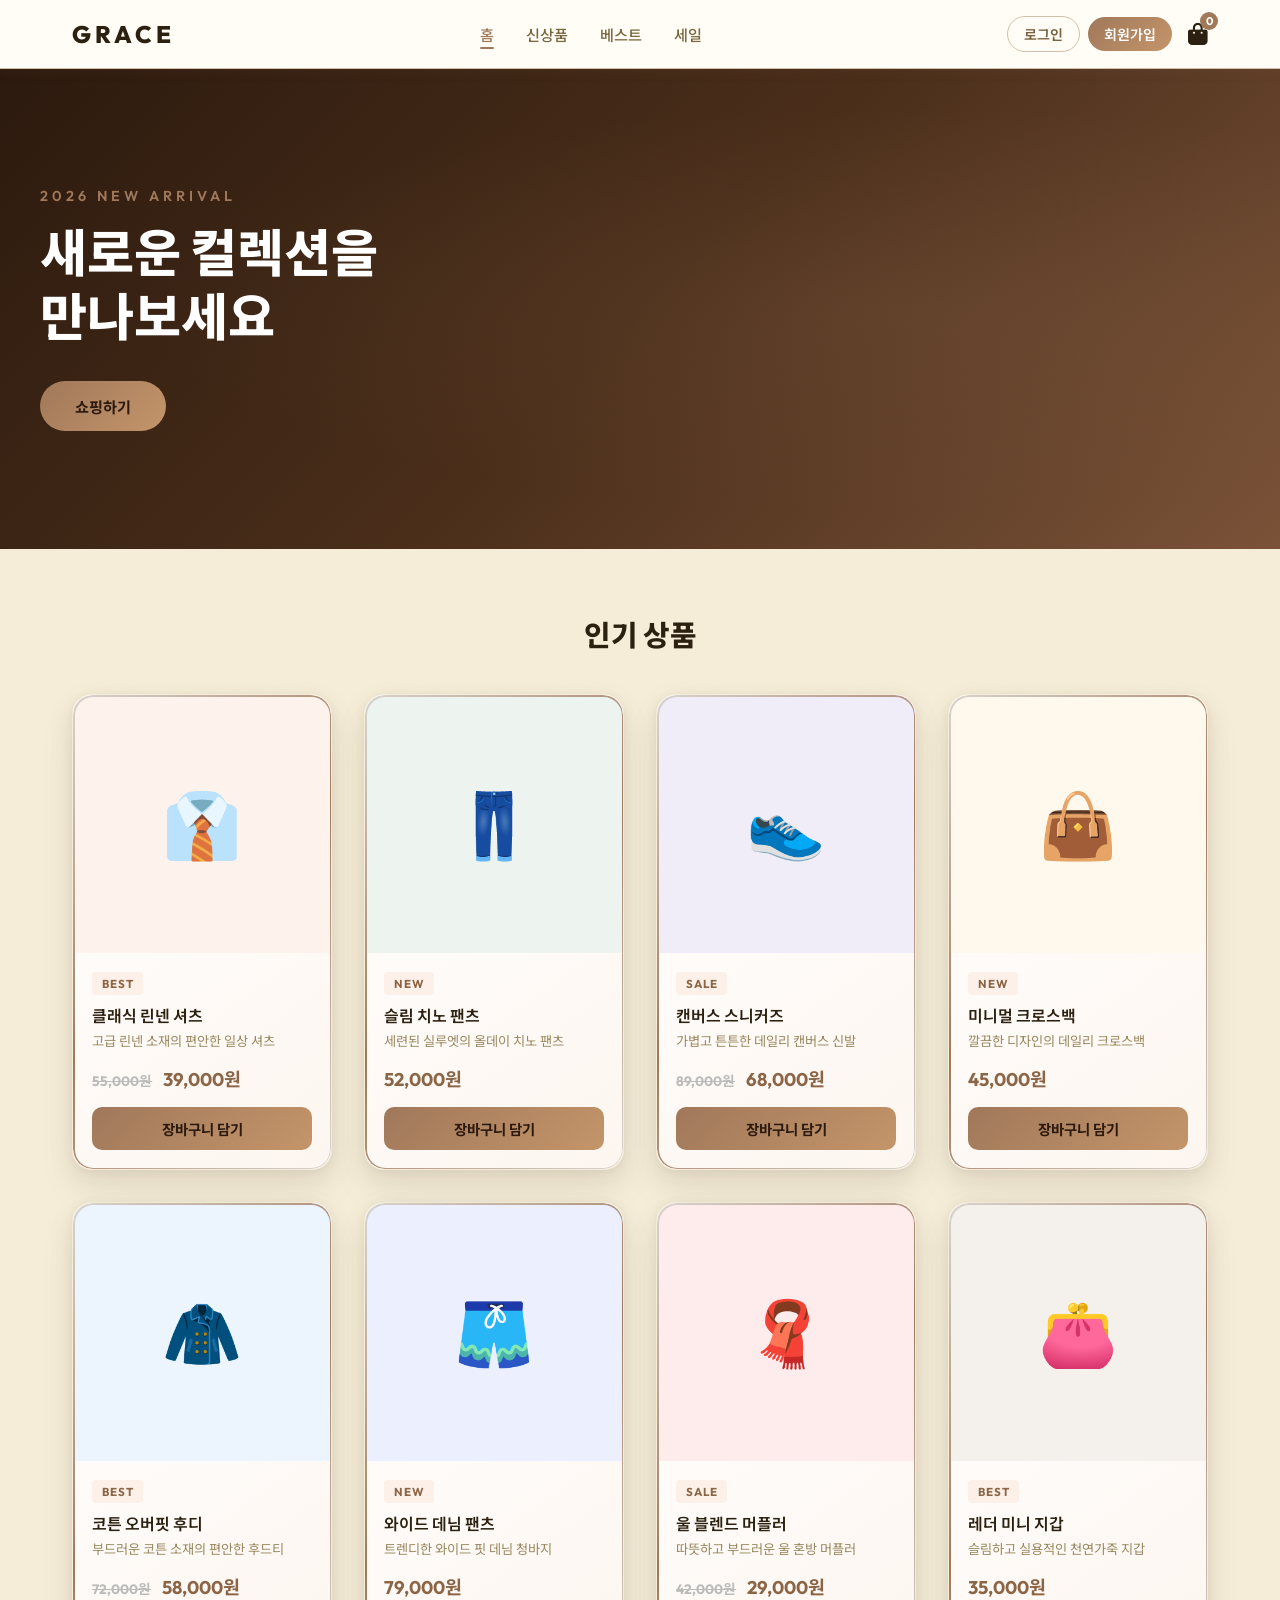
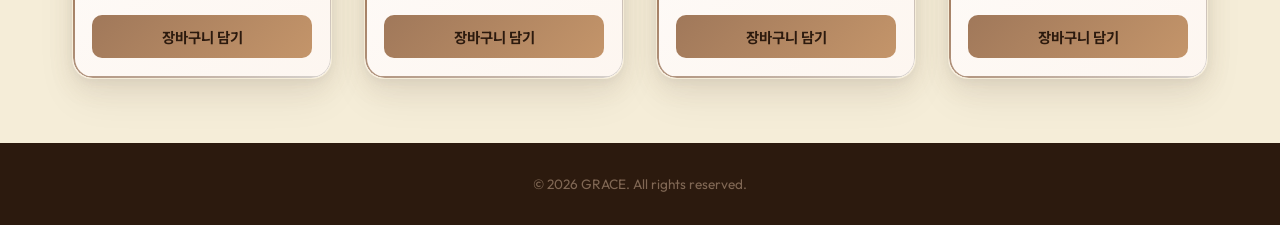
==== admin.html @ 257242f4 "관리자 계정 및 대시보드 추가" ====
<!DOCTYPE html>
<html lang="ko">
<head>
  <meta charset="UTF-8">
  <meta name="viewport" content="width=device-width, initial-scale=1.0">
  <title>관리자 대시보드 — GRACE</title>
  <link rel="stylesheet" href="style.css">
  <link rel="stylesheet" href="https://cdnjs.cloudflare.com/ajax/libs/font-awesome/6.4.0/css/all.min.css">
</head>
<body>

  <!-- 헤더 -->
  <header>
    <div class="header-inner">
      <div class="logo"><a href="index.html">GRACE</a></div>
      <nav>
        <a href="index.html">홈으로</a>
      </nav>
      <div class="header-right">
        <span class="admin-badge"><i class="fa-solid fa-shield-halved"></i> 관리자</span>
        <button class="btn-logout" onclick="logout()">로그아웃</button>
        <a href="cart.html" class="cart-icon">
          <i class="fa-solid fa-bag-shopping"></i>
          <span class="cart-count" id="cart-count">0</span>
        </a>
      </div>
    </div>
  </header>

  <!-- 관리자 대시보드 -->
  <main class="admin-page">

    <!-- 상단 통계 -->
    <div class="admin-stats">
      <div class="stat-card">
        <i class="fa-solid fa-box-open"></i>
        <div>
          <div class="stat-num" id="stat-products">0</div>
          <div class="stat-label">전체 상품</div>
        </div>
      </div>
      <div class="stat-card">
        <i class="fa-solid fa-users"></i>
        <div>
          <div class="stat-num" id="stat-users">0</div>
          <div class="stat-label">가입 회원</div>
        </div>
      </div>
    </div>

    <div class="admin-layout">

      <!-- 상품 추가 폼 -->
      <div class="admin-form-section">
        <h3 class="admin-section-title" id="form-title">
          <i class="fa-solid fa-plus"></i> 상품 추가
        </h3>
        <form class="admin-form" id="product-form">
          <input type="hidden" id="edit-id">
          <div class="form-group">
            <label>상품명</label>
            <div class="input-wrap">
              <i class="fa-solid fa-tag"></i>
              <input type="text" id="p-name" placeholder="상품 이름" required>
            </div>
          </div>
          <div class="form-group">
            <label>설명</label>
            <div class="input-wrap">
              <i class="fa-solid fa-align-left"></i>
              <input type="text" id="p-desc" placeholder="상품 설명" required>
            </div>
          </div>
          <div class="form-group">
            <label>가격 (원)</label>
            <div class="input-wrap">
              <i class="fa-solid fa-won-sign"></i>
              <input type="number" id="p-price" placeholder="예: 39000" required min="0">
            </div>
          </div>
          <div class="form-group">
            <label>원래 가격 (할인 전, 없으면 빈칸)</label>
            <div class="input-wrap">
              <i class="fa-solid fa-won-sign"></i>
              <input type="number" id="p-original" placeholder="예: 55000">
            </div>
          </div>
          <div class="form-group">
            <label>배지</label>
            <div class="input-wrap">
              <i class="fa-solid fa-star"></i>
              <select id="p-badge">
                <option value="NEW">NEW</option>
                <option value="BEST">BEST</option>
                <option value="SALE">SALE</option>
              </select>
            </div>
          </div>
          <div class="form-group">
            <label>이모지 (상품 이미지 대신)</label>
            <div class="input-wrap">
              <i class="fa-solid fa-face-smile"></i>
              <input type="text" id="p-emoji" placeholder="예: 👔 👗 👟 👜" required>
            </div>
          </div>
          <div class="form-group">
            <label>카드 배경색</label>
            <div class="input-wrap">
              <i class="fa-solid fa-palette"></i>
              <input type="color" id="p-color" value="#fef3ec" style="padding: 0.5rem 1rem 0.5rem 2.8rem; height: 46px;">
            </div>
          </div>
          <div class="admin-form-btns">
            <button type="submit" class="btn-main" id="form-submit-btn">
              <i class="fa-solid fa-plus"></i> 상품 추가
            </button>
            <button type="button" class="btn-outline" id="form-cancel-btn" style="display:none;" onclick="cancelEdit()">
              취소
            </button>
          </div>
        </form>
      </div>

      <!-- 상품 목록 -->
      <div class="admin-list-section">
        <h3 class="admin-section-title">
          <i class="fa-solid fa-list"></i> 상품 목록
        </h3>
        <div class="admin-product-list" id="admin-product-list"></div>
      </div>

    </div>
  </main>

  <!-- 푸터 -->
  <footer>
    <p>© 2026 GRACE. All rights reserved.</p>
  </footer>

  <script src="app.js"></script>
  <script>
    // 관리자 접근 체크
    const logged = JSON.parse(localStorage.getItem('grace_logged_in') || 'null');
    if (!logged || logged.email !== 'admin@grace.com') {
      alert('관리자만 접근할 수 있습니다.');
      window.location.href = 'index.html';
    }

    // 통계 업데이트
    function updateStats() {
      const products = getAdminProducts();
      const users = JSON.parse(localStorage.getItem('grace_users') || '[]');
      document.getElementById('stat-products').textContent = products.length;
      document.getElementById('stat-users').textContent = users.length;
    }

    // 관리자 상품 목록 렌더링
    function renderAdminProducts() {
      const list = document.getElementById('admin-product-list');
      const products = getAdminProducts();

      if (products.length === 0) {
        list.innerHTML = '<p class="admin-empty">등록된 상품이 없습니다.</p>';
        return;
      }

      list.innerHTML = products.map(p => `
        <div class="admin-product-item">
          <div class="admin-product-thumb" style="background:${p.color}">${p.emoji}</div>
          <div class="admin-product-info">
            <div class="admin-product-name">${p.name}</div>
            <div class="admin-product-price">${p.price.toLocaleString()}원
              ${p.originalPrice ? `<span class="admin-original">${p.originalPrice.toLocaleString()}원</span>` : ''}
            </div>
            <div class="admin-product-desc">${p.desc}</div>
          </div>
          <span class="product-badge">${p.badge}</span>
          <div class="admin-product-actions">
            <button class="btn-edit" onclick="startEdit(${p.id})">
              <i class="fa-solid fa-pen"></i> 수정
            </button>
            <button class="btn-delete" onclick="deleteProduct(${p.id})">
              <i class="fa-solid fa-trash"></i> 삭제
            </button>
          </div>
        </div>
      `).join('');

      updateStats();
    }

    // 상품 추가/수정 폼 제출
    document.getElementById('product-form').addEventListener('submit', function(e) {
      e.preventDefault();
      const editId = document.getElementById('edit-id').value;
      const product = {
        id: editId ? parseInt(editId) : Date.now(),
        name: document.getElementById('p-name').value.trim(),
        desc: document.getElementById('p-desc').value.trim(),
        price: parseInt(document.getElementById('p-price').value),
        originalPrice: document.getElementById('p-original').value ? parseInt(document.getElementById('p-original').value) : null,
        badge: document.getElementById('p-badge').value,
        emoji: document.getElementById('p-emoji').value.trim(),
        color: document.getElementById('p-color').value,
      };

      let customProducts = JSON.parse(localStorage.getItem('grace_custom_products') || '[]');

      if (editId) {
        const idx = customProducts.findIndex(p => p.id === product.id);
        if (idx !== -1) customProducts[idx] = product;
      } else {
        customProducts.push(product);
      }

      localStorage.setItem('grace_custom_products', JSON.stringify(customProducts));
      this.reset();
      document.getElementById('edit-id').value = '';
      document.getElementById('form-title').innerHTML = '<i class="fa-solid fa-plus"></i> 상품 추가';
      document.getElementById('form-submit-btn').innerHTML = '<i class="fa-solid fa-plus"></i> 상품 추가';
      document.getElementById('form-cancel-btn').style.display = 'none';
      document.getElementById('p-color').value = '#fef3ec';
      renderAdminProducts();
    });

    // 수정 시작
    function startEdit(id) {
      const products = getAdminProducts();
      const p = products.find(p => p.id === id);
      if (!p) return;

      document.getElementById('edit-id').value = p.id;
      document.getElementById('p-name').value = p.name;
      document.getElementById('p-desc').value = p.desc;
      document.getElementById('p-price').value = p.price;
      document.getElementById('p-original').value = p.originalPrice || '';
      document.getElementById('p-badge').value = p.badge;
      document.getElementById('p-emoji').value = p.emoji;
      document.getElementById('p-color').value = p.color;
      document.getElementById('form-title').innerHTML = '<i class="fa-solid fa-pen"></i> 상품 수정';
      document.getElementById('form-submit-btn').innerHTML = '<i class="fa-solid fa-check"></i> 수정 완료';
      document.getElementById('form-cancel-btn').style.display = 'inline-block';
      window.scrollTo({ top: 0, behavior: 'smooth' });
    }

    // 수정 취소
    function cancelEdit() {
      document.getElementById('product-form').reset();
      document.getElementById('edit-id').value = '';
      document.getElementById('form-title').innerHTML = '<i class="fa-solid fa-plus"></i> 상품 추가';
      document.getElementById('form-submit-btn').innerHTML = '<i class="fa-solid fa-plus"></i> 상품 추가';
      document.getElementById('form-cancel-btn').style.display = 'none';
      document.getElementById('p-color').value = '#fef3ec';
    }

    // 상품 삭제
    function deleteProduct(id) {
      if (!confirm('이 상품을 삭제할까요?')) return;
      let customProducts = JSON.parse(localStorage.getItem('grace_custom_products') || '[]');
      customProducts = customProducts.filter(p => p.id !== id);
      localStorage.setItem('grace_custom_products', JSON.stringify(customProducts));
      renderAdminProducts();
    }

    renderAdminProducts();
  </script>
</body>
</html>
---- style.css ----
@import url('https://fonts.googleapis.com/css2?family=Noto+Sans+KR:wght@300;400;500;700&family=Outfit:wght@400;600;700;800&display=swap');

* {
  box-sizing: border-box;
  margin: 0;
  padding: 0;
}

body {
  font-family: 'Outfit', 'Noto Sans KR', sans-serif;
  background: #f5edd8;
  color: #2c2010;
  min-height: 100vh;
}

a {
  text-decoration: none;
  color: inherit;
}

/* ?�?� ?�더 ?�?� */
header {
  position: sticky;
  top: 0;
  z-index: 100;
  background: #fffdf5;
  border-bottom: 1px solid #d4bfaa;
  box-shadow: 0 2px 12px rgba(140, 100, 70, 0.1);
}

.header-inner {
  max-width: 1200px;
  margin: 0 auto;
  padding: 0 2rem;
  height: 68px;
  display: flex;
  align-items: center;
  justify-content: space-between;
}

.logo {
  font-size: 1.5rem;
  font-weight: 800;
  letter-spacing: 4px;
  color: #2c2010;
}

.logo a {
  color: #2c2010;
}

nav {
  display: flex;
  gap: 2rem;
}

nav a {
  font-size: 0.95rem;
  font-weight: 500;
  color: #7a6840;
  transition: color 0.2s;
  position: relative;
}

nav a:hover,
nav a.active {
  color: #A0785A;
}

nav a.active::after {
  content: '';
  position: absolute;
  bottom: -4px;
  left: 0;
  right: 0;
  height: 2px;
  background: #A0785A;
  border-radius: 2px;
}

.cart-icon {
  position: relative;
  font-size: 1.4rem;
  color: #2c2010;
  cursor: pointer;
  transition: color 0.2s;
}

.cart-icon:hover {
  color: #A0785A;
}

.cart-count {
  position: absolute;
  top: -8px;
  right: -10px;
  background: #A0785A;
  color: #fff;
  font-size: 0.7rem;
  font-weight: 700;
  width: 18px;
  height: 18px;
  border-radius: 50%;
  display: flex;
  align-items: center;
  justify-content: center;
}

/* ?�?� 배너 ?�?� */
.banner {
  background: linear-gradient(135deg, #2c1a0e 0%, #4a2e1a 50%, #7a5238 100%);
  min-height: 480px;
  display: flex;
  align-items: center;
  padding: 4rem 2rem;
  position: relative;
  overflow: hidden;
}

.banner::after {
  content: '';
  position: absolute;
  inset: 0;
  background: radial-gradient(ellipse at 70% 50%, rgba(160, 120, 90, 0.15) 0%, transparent 60%);
  pointer-events: none;
}

.banner-text {
  max-width: 1200px;
  margin: 0 auto;
  width: 100%;
  position: relative;
  z-index: 1;
}

.banner-sub {
  font-size: 0.9rem;
  font-weight: 600;
  letter-spacing: 4px;
  color: #A0785A;
  margin-bottom: 1rem;
}

.banner-text h1 {
  font-size: 3.2rem;
  font-weight: 800;
  color: #fff;
  line-height: 1.25;
  margin-bottom: 2rem;
}

/* ?�?� 버튼 ?�?� */
.btn-main {
  display: inline-block;
  background: linear-gradient(135deg, #A0785A 0%, #C4956A 100%);
  color: #2c1a0e;
  font-size: 0.95rem;
  font-weight: 700;
  padding: 0.85rem 2.2rem;
  border-radius: 50px;
  border: none;
  cursor: pointer;
  transition: all 0.25s;
  font-family: inherit;
}

.btn-main:hover {
  background: linear-gradient(135deg, #8B6545 0%, #A0785A 100%);
  color: #2c1a0e;
  transform: translateY(-2px);
  box-shadow: 0 6px 20px rgba(160, 120, 90, 0.4);
}

.btn-outline {
  display: inline-block;
  background: transparent;
  color: #A0785A;
  font-size: 0.95rem;
  font-weight: 600;
  padding: 0.85rem 2.2rem;
  border-radius: 50px;
  border: 2px solid #A0785A;
  cursor: pointer;
  transition: all 0.25s;
  font-family: inherit;
  text-align: center;
}

.btn-outline:hover {
  background: #A0785A;
  color: #2c1a0e;
}

.btn-full {
  width: 100%;
  text-align: center;
  margin-top: 0.75rem;
}

/* ?�?� ?�품 ?�션 ?�?� */
.products-section {
  max-width: 1200px;
  margin: 0 auto;
  padding: 4rem 2rem;
}

.section-title {
  font-size: 1.8rem;
  font-weight: 800;
  color: #2c2010;
  margin-bottom: 2.5rem;
  text-align: center;
}

.product-grid {
  display: grid;
  grid-template-columns: repeat(auto-fill, minmax(260px, 1fr));
  gap: 2rem;
}

/* ── 상품 카드 ── */
.product-card {
  background: linear-gradient(145deg, #ffffff, #fdf6f0);
  border-radius: 20px;
  overflow: hidden;
  box-shadow:
    0 2px 6px rgba(192, 186, 180, 0.25),
    0 8px 24px rgba(160, 120, 90, 0.12),
    0 20px 40px rgba(0, 0, 0, 0.06);
  transition: transform 0.3s, box-shadow 0.3s;
  cursor: pointer;
  border: 1.5px solid transparent;
  background-clip: padding-box;
  position: relative;
}

.product-card::before {
  content: '';
  position: absolute;
  inset: 0;
  border-radius: 20px;
  padding: 1.5px;
  background: linear-gradient(135deg, #d8d4d0, #A0785A, #d8d4d0);
  -webkit-mask: linear-gradient(#fff 0 0) content-box, linear-gradient(#fff 0 0);
  -webkit-mask-composite: xor;
  mask-composite: exclude;
  pointer-events: none;
}

.product-card:hover {
  transform: translateY(-8px);
  box-shadow:
    0 4px 12px rgba(192, 186, 180, 0.3),
    0 16px 40px rgba(160, 120, 90, 0.18),
    0 30px 60px rgba(0, 0, 0, 0.08);
}

.product-thumb {
  width: 100%;
  aspect-ratio: 1 / 1;
  display: flex;
  align-items: center;
  justify-content: center;
  font-size: 4rem;
}

.product-info {
  padding: 1.2rem;
}

.product-badge {
  display: inline-block;
  font-size: 0.72rem;
  font-weight: 700;
  letter-spacing: 1px;
  padding: 0.25rem 0.6rem;
  border-radius: 4px;
  background: #fdf0e8;
  color: #8B6545;
  margin-bottom: 0.5rem;
}

.product-name {
  font-size: 1rem;
  font-weight: 600;
  color: #2c2010;
  margin-bottom: 0.3rem;
}

.product-desc {
  font-size: 0.83rem;
  color: #9a8860;
  margin-bottom: 0.8rem;
  line-height: 1.5;
}

.product-price {
  font-size: 1.15rem;
  font-weight: 700;
  color: #8B6545;
  margin-bottom: 1rem;
}

.product-original-price {
  font-size: 0.85rem;
  color: #bbb;
  text-decoration: line-through;
  margin-right: 0.4rem;
}

.btn-add-cart {
  width: 100%;
  padding: 0.7rem;
  background: linear-gradient(135deg, #A0785A 0%, #C4956A 100%);
  color: #2c1a0e;
  border: none;
  border-radius: 10px;
  font-size: 0.9rem;
  font-weight: 700;
  cursor: pointer;
  font-family: inherit;
  transition: all 0.2s;
}

.btn-add-cart:hover {
  background: linear-gradient(135deg, #8B6545 0%, #A0785A 100%);
  box-shadow: 0 4px 14px rgba(160, 120, 90, 0.35);
}

/* ?�?� ?�바구니 ?�이지 ?�?� */
.cart-page {
  max-width: 1100px;
  margin: 0 auto;
  padding: 3rem 2rem;
}

.cart-container {
  display: grid;
  grid-template-columns: 1fr 340px;
  gap: 2rem;
  align-items: start;
}

.cart-items {
  display: flex;
  flex-direction: column;
  gap: 1rem;
}

.cart-item {
  background: linear-gradient(145deg, #ffffff, #fdf6f0);
  border-radius: 18px;
  padding: 1.2rem;
  display: flex;
  align-items: center;
  gap: 1.2rem;
  box-shadow:
    0 2px 6px rgba(192, 186, 180, 0.25),
    0 8px 20px rgba(160, 120, 90, 0.1),
    0 16px 32px rgba(0, 0, 0, 0.05);
  border: 1.5px solid transparent;
  position: relative;
}

.cart-item::before {
  content: '';
  position: absolute;
  inset: 0;
  border-radius: 18px;
  padding: 1.5px;
  background: linear-gradient(135deg, #d8d4d0, #A0785A, #d8d4d0);
  -webkit-mask: linear-gradient(#fff 0 0) content-box, linear-gradient(#fff 0 0);
  -webkit-mask-composite: xor;
  mask-composite: exclude;
  pointer-events: none;
}

.cart-item-thumb {
  width: 80px;
  height: 80px;
  border-radius: 10px;
  display: flex;
  align-items: center;
  justify-content: center;
  font-size: 2.2rem;
  flex-shrink: 0;
}

.cart-item-info {
  flex: 1;
}

.cart-item-name {
  font-size: 1rem;
  font-weight: 600;
  margin-bottom: 0.25rem;
  color: #2c2010;
}

.cart-item-price {
  font-size: 1rem;
  font-weight: 700;
  color: #8B6545;
}

.cart-item-controls {
  display: flex;
  align-items: center;
  gap: 0.5rem;
  margin-top: 0.5rem;
}

.qty-btn {
  width: 28px;
  height: 28px;
  border: 1px solid #d4bfaa;
  background: #fffdf5;
  border-radius: 6px;
  cursor: pointer;
  font-size: 1rem;
  display: flex;
  align-items: center;
  justify-content: center;
  transition: background 0.2s;
}

.qty-btn:hover {
  background: #fdf0e8;
}

.qty-num {
  font-weight: 600;
  min-width: 24px;
  text-align: center;
  color: #2c2010;
}

.btn-remove {
  margin-left: auto;
  background: none;
  border: none;
  color: #ccc;
  font-size: 1.1rem;
  cursor: pointer;
  transition: color 0.2s;
}

.btn-remove:hover {
  color: #e53e3e;
}

/* ?�바구니 비어?�을 ??*/
.cart-empty {
  text-align: center;
  padding: 5rem 2rem;
  grid-column: 1 / -1;
}

.cart-empty i {
  font-size: 4rem;
  color: #d4bfaa;
  margin-bottom: 1rem;
}

.cart-empty p {
  font-size: 1.1rem;
  color: #9a8860;
  margin-bottom: 1.5rem;
}

/* 주문 요약 */
.cart-summary {
  background: linear-gradient(145deg, #ffffff, #fdf6f0);
  border-radius: 20px;
  padding: 1.8rem;
  box-shadow:
    0 2px 6px rgba(192, 186, 180, 0.25),
    0 8px 24px rgba(160, 120, 90, 0.12),
    0 20px 40px rgba(0, 0, 0, 0.06);
  border: 1.5px solid transparent;
  position: sticky;
  top: 88px;
}

.cart-summary::before {
  content: '';
  position: absolute;
  inset: 0;
  border-radius: 20px;
  padding: 1.5px;
  background: linear-gradient(135deg, #d8d4d0, #A0785A, #d8d4d0);
  -webkit-mask: linear-gradient(#fff 0 0) content-box, linear-gradient(#fff 0 0);
  -webkit-mask-composite: xor;
  mask-composite: exclude;
  pointer-events: none;
}

.cart-summary h3 {
  font-size: 1.1rem;
  font-weight: 700;
  margin-bottom: 1.5rem;
  padding-bottom: 1rem;
  border-bottom: 1px solid #e8d0bc;
  color: #2c2010;
}

.summary-row {
  display: flex;
  justify-content: space-between;
  font-size: 0.95rem;
  color: #7a6840;
  margin-bottom: 0.8rem;
}

.summary-row.total {
  font-size: 1.1rem;
  font-weight: 700;
  color: #2c2010;
  padding-top: 1rem;
  margin-top: 0.5rem;
  border-top: 1px solid #e8d0bc;
}

/* ?�?� ?�터 ?�?� */
footer {
  background: #2c1a0e;
  color: rgba(255, 220, 190, 0.4);
  text-align: center;
  padding: 2rem;
  font-size: 0.85rem;
}

/* ── 헤더 우측 묶음 ── */
.header-right {
  display: flex;
  align-items: center;
  gap: 1rem;
}

.auth-buttons {
  display: flex;
  align-items: center;
  gap: 0.5rem;
}

.btn-login {
  font-size: 0.88rem;
  font-weight: 600;
  color: #7a6040;
  padding: 0.45rem 1rem;
  border-radius: 50px;
  border: 1.5px solid #d4bfaa;
  transition: all 0.2s;
}

.btn-login:hover,
.btn-login.active {
  color: #A0785A;
  border-color: #A0785A;
}

.btn-signup {
  font-size: 0.88rem;
  font-weight: 600;
  color: #fff;
  padding: 0.45rem 1rem;
  border-radius: 50px;
  background: linear-gradient(135deg, #A0785A, #C4956A);
  transition: all 0.2s;
}

.btn-signup:hover,
.btn-signup.active {
  background: linear-gradient(135deg, #8B6545, #A0785A);
  box-shadow: 0 4px 12px rgba(160, 120, 90, 0.3);
}

.user-info {
  display: flex;
  align-items: center;
  gap: 0.75rem;
}

.user-name {
  font-size: 0.9rem;
  font-weight: 600;
  color: #2c2010;
}

.btn-logout {
  font-size: 0.85rem;
  font-weight: 600;
  color: #A0785A;
  background: none;
  border: 1.5px solid #A0785A;
  padding: 0.4rem 0.9rem;
  border-radius: 50px;
  cursor: pointer;
  font-family: inherit;
  transition: all 0.2s;
}

.btn-logout:hover {
  background: #A0785A;
  color: #fff;
}

/* ── 로그인/회원가입 페이지 ── */
.auth-page {
  min-height: calc(100vh - 68px - 80px);
  display: flex;
  align-items: center;
  justify-content: center;
  padding: 3rem 2rem;
}

.auth-card {
  background: linear-gradient(145deg, #ffffff, #fdf6f0);
  border-radius: 24px;
  padding: 3rem;
  width: 100%;
  max-width: 440px;
  box-shadow:
    0 2px 6px rgba(192, 186, 180, 0.25),
    0 8px 24px rgba(160, 120, 90, 0.12),
    0 20px 40px rgba(0, 0, 0, 0.06);
  position: relative;
}

.auth-card::before {
  content: '';
  position: absolute;
  inset: 0;
  border-radius: 24px;
  padding: 1.5px;
  background: linear-gradient(135deg, #d8d4d0, #A0785A, #d8d4d0);
  -webkit-mask: linear-gradient(#fff 0 0) content-box, linear-gradient(#fff 0 0);
  -webkit-mask-composite: xor;
  mask-composite: exclude;
  pointer-events: none;
}

.auth-header {
  text-align: center;
  margin-bottom: 2rem;
}

.auth-header h2 {
  font-size: 1.8rem;
  font-weight: 800;
  color: #2c2010;
  letter-spacing: 1px;
  margin-bottom: 0.4rem;
}

.auth-header p {
  font-size: 0.9rem;
  color: #9a8860;
}

.auth-form {
  display: flex;
  flex-direction: column;
  gap: 1.2rem;
}

.form-group {
  display: flex;
  flex-direction: column;
  gap: 0.4rem;
}

.form-group label {
  font-size: 0.85rem;
  font-weight: 600;
  color: #5a4428;
}

.input-wrap {
  position: relative;
}

.input-wrap i {
  position: absolute;
  left: 1rem;
  top: 50%;
  transform: translateY(-50%);
  color: #b8a080;
  font-size: 0.9rem;
}

.input-wrap input {
  width: 100%;
  padding: 0.85rem 1rem 0.85rem 2.8rem;
  border: 1.5px solid #e8d0bc;
  border-radius: 12px;
  font-size: 0.95rem;
  font-family: inherit;
  color: #2c2010;
  background: #fffdf8;
  transition: all 0.2s;
  outline: none;
}

.input-wrap input:focus {
  border-color: #A0785A;
  box-shadow: 0 0 0 3px rgba(160, 120, 90, 0.12);
  background: #fff;
}

.error-msg {
  font-size: 0.85rem;
  color: #e53e3e;
  text-align: center;
  min-height: 1.2rem;
}

.btn-auth {
  margin-top: 0.5rem;
  padding: 0.95rem;
  font-size: 1rem;
}

.auth-footer {
  text-align: center;
  margin-top: 1.5rem;
  font-size: 0.9rem;
  color: #9a8860;
}

.auth-footer a {
  color: #A0785A;
  font-weight: 600;
  text-decoration: underline;
}

/* ── 관리자 버튼 ── */
.btn-admin {
  font-size: 0.85rem;
  font-weight: 700;
  color: #fff;
  background: linear-gradient(135deg, #5a3e28, #8B6545);
  padding: 0.4rem 0.9rem;
  border-radius: 50px;
  display: inline-flex;
  align-items: center;
  gap: 0.3rem;
  transition: all 0.2s;
}

.btn-admin:hover {
  background: linear-gradient(135deg, #3e2810, #5a3e28);
  box-shadow: 0 4px 12px rgba(90, 62, 40, 0.3);
}

.admin-badge {
  font-size: 0.85rem;
  font-weight: 700;
  color: #fff;
  background: linear-gradient(135deg, #5a3e28, #8B6545);
  padding: 0.4rem 0.9rem;
  border-radius: 50px;
  display: inline-flex;
  align-items: center;
  gap: 0.3rem;
}

/* ── 관리자 페이지 ── */
.admin-page {
  max-width: 1200px;
  margin: 0 auto;
  padding: 3rem 2rem;
}

.admin-stats {
  display: flex;
  gap: 1.5rem;
  margin-bottom: 2.5rem;
}

.stat-card {
  background: linear-gradient(145deg, #ffffff, #fdf6f0);
  border-radius: 16px;
  padding: 1.5rem 2rem;
  display: flex;
  align-items: center;
  gap: 1.2rem;
  box-shadow: 0 2px 6px rgba(192, 186, 180, 0.25), 0 8px 24px rgba(160, 120, 90, 0.1);
  position: relative;
  flex: 1;
}

.stat-card::before {
  content: '';
  position: absolute;
  inset: 0;
  border-radius: 16px;
  padding: 1.5px;
  background: linear-gradient(135deg, #d8d4d0, #A0785A, #d8d4d0);
  -webkit-mask: linear-gradient(#fff 0 0) content-box, linear-gradient(#fff 0 0);
  -webkit-mask-composite: xor;
  mask-composite: exclude;
  pointer-events: none;
}

.stat-card i {
  font-size: 2rem;
  color: #A0785A;
}

.stat-num {
  font-size: 2rem;
  font-weight: 800;
  color: #2c2010;
  line-height: 1;
}

.stat-label {
  font-size: 0.85rem;
  color: #9a8860;
  margin-top: 0.2rem;
}

.admin-layout {
  display: grid;
  grid-template-columns: 400px 1fr;
  gap: 2rem;
  align-items: start;
}

.admin-section-title {
  font-size: 1.1rem;
  font-weight: 700;
  color: #2c2010;
  margin-bottom: 1.5rem;
  display: flex;
  align-items: center;
  gap: 0.5rem;
}

.admin-form-section,
.admin-list-section {
  background: linear-gradient(145deg, #ffffff, #fdf6f0);
  border-radius: 20px;
  padding: 2rem;
  box-shadow: 0 2px 6px rgba(192, 186, 180, 0.25), 0 8px 24px rgba(160, 120, 90, 0.1);
  position: relative;
}

.admin-form-section::before,
.admin-list-section::before {
  content: '';
  position: absolute;
  inset: 0;
  border-radius: 20px;
  padding: 1.5px;
  background: linear-gradient(135deg, #d8d4d0, #A0785A, #d8d4d0);
  -webkit-mask: linear-gradient(#fff 0 0) content-box, linear-gradient(#fff 0 0);
  -webkit-mask-composite: xor;
  mask-composite: exclude;
  pointer-events: none;
}

.admin-form {
  display: flex;
  flex-direction: column;
  gap: 1rem;
}

.admin-form .input-wrap select {
  width: 100%;
  padding: 0.85rem 1rem 0.85rem 2.8rem;
  border: 1.5px solid #e8d0bc;
  border-radius: 12px;
  font-size: 0.95rem;
  font-family: inherit;
  color: #2c2010;
  background: #fffdf8;
  outline: none;
  cursor: pointer;
  appearance: none;
}

.admin-form-btns {
  display: flex;
  gap: 0.75rem;
  margin-top: 0.5rem;
}

.admin-product-list {
  display: flex;
  flex-direction: column;
  gap: 1rem;
  max-height: 600px;
  overflow-y: auto;
}

.admin-product-item {
  display: flex;
  align-items: center;
  gap: 1rem;
  padding: 1rem;
  background: #fffdf8;
  border-radius: 12px;
  border: 1px solid #e8d0bc;
}

.admin-product-thumb {
  width: 56px;
  height: 56px;
  border-radius: 10px;
  display: flex;
  align-items: center;
  justify-content: center;
  font-size: 1.8rem;
  flex-shrink: 0;
}

.admin-product-info {
  flex: 1;
  min-width: 0;
}

.admin-product-name {
  font-size: 0.95rem;
  font-weight: 600;
  color: #2c2010;
}

.admin-product-price {
  font-size: 0.9rem;
  font-weight: 700;
  color: #A0785A;
}

.admin-original {
  font-size: 0.8rem;
  color: #bbb;
  text-decoration: line-through;
  margin-left: 0.3rem;
  font-weight: 400;
}

.admin-product-desc {
  font-size: 0.8rem;
  color: #9a8860;
  white-space: nowrap;
  overflow: hidden;
  text-overflow: ellipsis;
}

.admin-product-actions {
  display: flex;
  flex-direction: column;
  gap: 0.4rem;
  flex-shrink: 0;
}

.btn-edit {
  font-size: 0.8rem;
  font-weight: 600;
  color: #A0785A;
  background: #fdf0e8;
  border: 1px solid #e8d0bc;
  border-radius: 8px;
  padding: 0.35rem 0.7rem;
  cursor: pointer;
  font-family: inherit;
  transition: all 0.2s;
  display: flex;
  align-items: center;
  gap: 0.3rem;
}

.btn-edit:hover {
  background: #A0785A;
  color: #fff;
  border-color: #A0785A;
}

.btn-delete {
  font-size: 0.8rem;
  font-weight: 600;
  color: #e53e3e;
  background: #fef2f2;
  border: 1px solid #fecaca;
  border-radius: 8px;
  padding: 0.35rem 0.7rem;
  cursor: pointer;
  font-family: inherit;
  transition: all 0.2s;
  display: flex;
  align-items: center;
  gap: 0.3rem;
}

.btn-delete:hover {
  background: #e53e3e;
  color: #fff;
  border-color: #e53e3e;
}

.admin-empty {
  text-align: center;
  color: #9a8860;
  padding: 2rem;
}

@media (max-width: 768px) {
  .banner-text h1 {
    font-size: 2rem;
  }

  .cart-container {
    grid-template-columns: 1fr;
  }

  .cart-summary {
    position: static;
  }

  nav {
    display: none;
  }
}
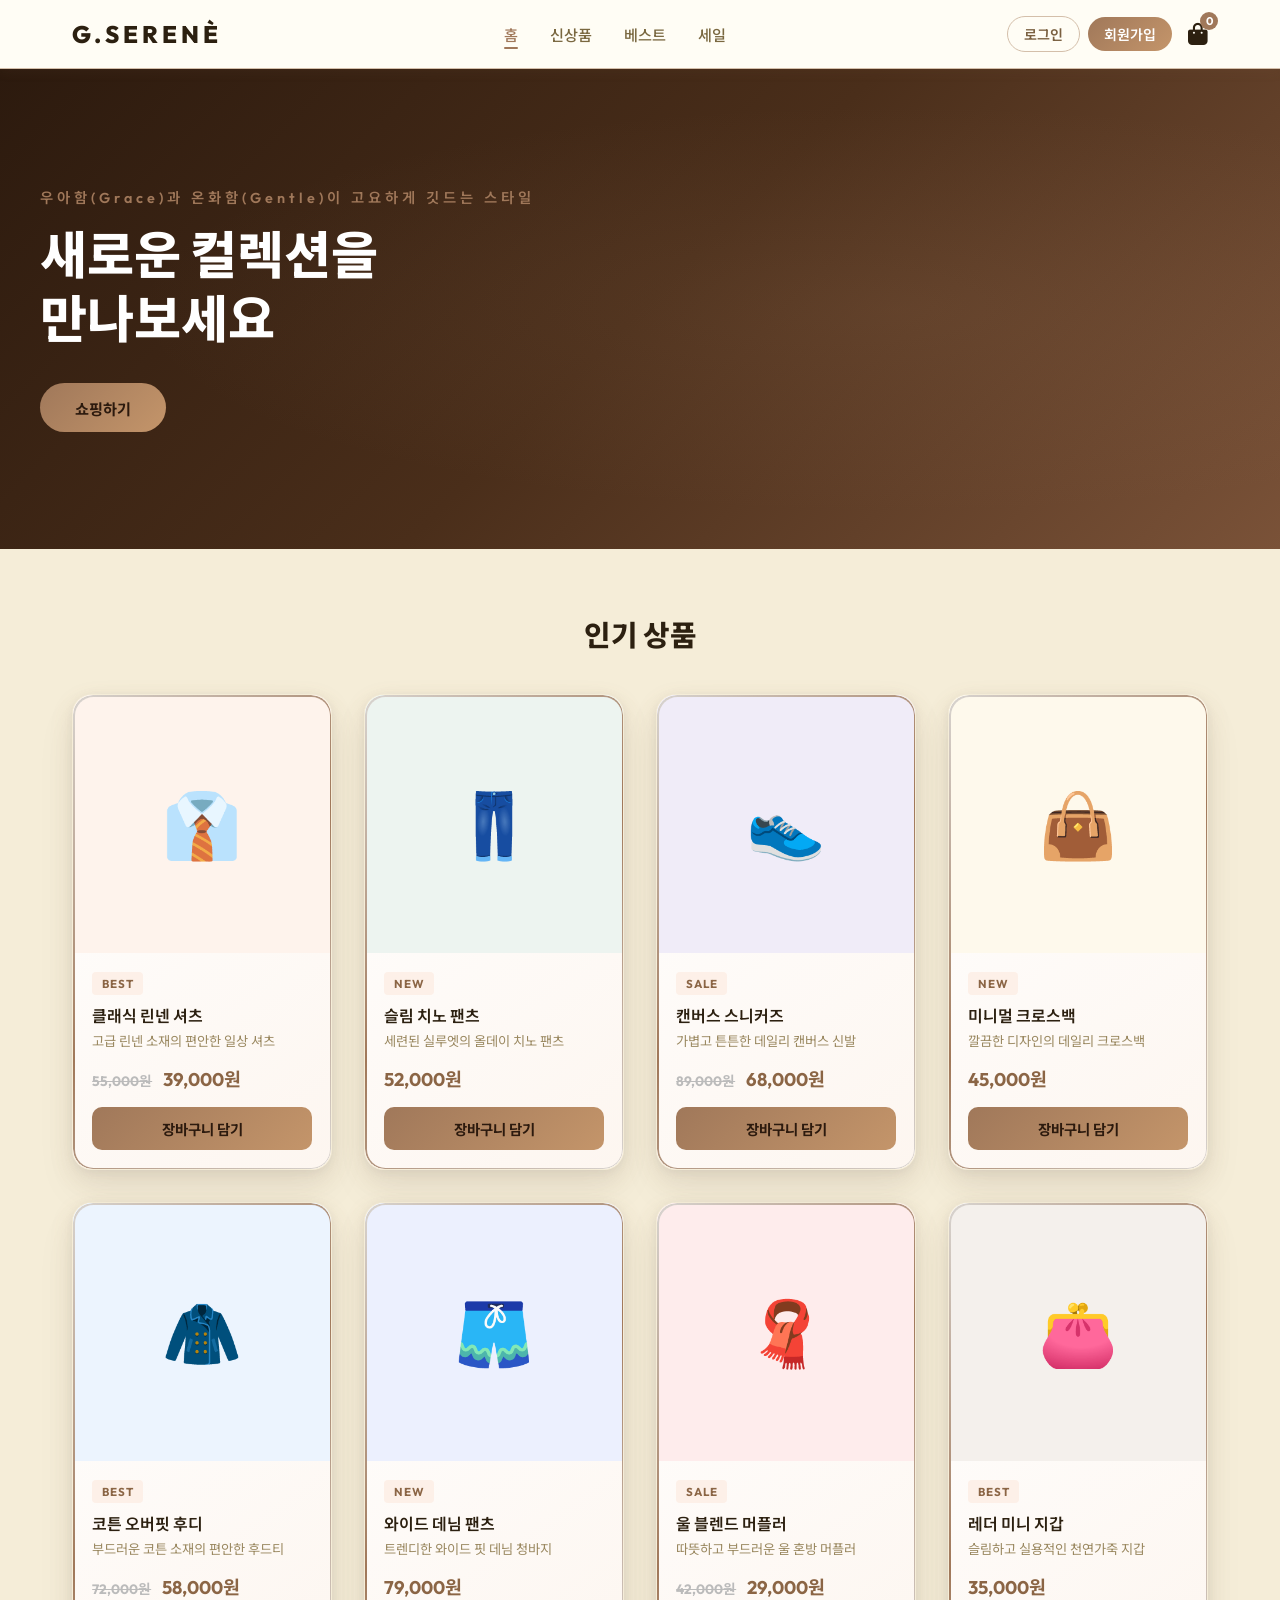
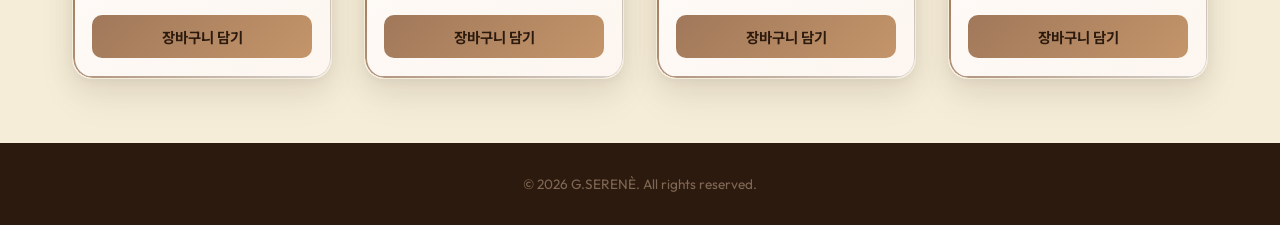
==== commit 1026ecc2: "Rebrand GRACE to G.SERENE, add brand tagline to banner" ====
--- a/admin.html
+++ b/admin.html
@@ -3,7 +3,7 @@
 <head>
   <meta charset="UTF-8">
   <meta name="viewport" content="width=device-width, initial-scale=1.0">
-  <title>관리자 대시보드 — GRACE</title>
+  <title>관리자 대시보드 — G.SERENÈ</title>
   <link rel="stylesheet" href="style.css">
   <link rel="stylesheet" href="https://cdnjs.cloudflare.com/ajax/libs/font-awesome/6.4.0/css/all.min.css">
 </head>
@@ -12,7 +12,7 @@
   <!-- 헤더 -->
   <header>
     <div class="header-inner">
-      <div class="logo"><a href="index.html">GRACE</a></div>
+      <div class="logo"><a href="index.html">G.SERENÈ</a></div>
       <nav>
         <a href="index.html">홈으로</a>
       </nav>
@@ -134,7 +134,7 @@
 
   <!-- 푸터 -->
   <footer>
-    <p>© 2026 GRACE. All rights reserved.</p>
+    <p>© 2026 G.SERENÈ. All rights reserved.</p>
   </footer>
 
   <script src="app.js"></script>
--- a/style.css
+++ b/style.css
@@ -1006,6 +1006,73 @@
   padding: 2rem;
 }
 
+/* ── 소셜 로그인 ── */
+.social-divider {
+  display: flex;
+  align-items: center;
+  gap: 1rem;
+  margin: 1.5rem 0 1rem;
+  color: #c8b898;
+  font-size: 0.85rem;
+}
+
+.social-divider::before,
+.social-divider::after {
+  content: '';
+  flex: 1;
+  height: 1px;
+  background: #e8d0bc;
+}
+
+.btn-google {
+  width: 100%;
+  display: flex;
+  align-items: center;
+  justify-content: center;
+  gap: 0.75rem;
+  padding: 0.85rem 1rem;
+  border: 1.5px solid #e8d0bc;
+  border-radius: 12px;
+  background: #fff;
+  font-size: 0.95rem;
+  font-weight: 600;
+  color: #3c3c3c;
+  font-family: inherit;
+  cursor: pointer;
+  transition: all 0.2s;
+  margin-bottom: 0.5rem;
+}
+
+.btn-google:hover {
+  border-color: #A0785A;
+  box-shadow: 0 4px 12px rgba(160, 120, 90, 0.15);
+  background: #fffdf8;
+}
+
+.btn-naver {
+  width: 100%;
+  display: flex;
+  align-items: center;
+  justify-content: center;
+  gap: 0.75rem;
+  padding: 0.85rem 1rem;
+  border: none;
+  border-radius: 12px;
+  background: #03C75A;
+  font-size: 0.95rem;
+  font-weight: 600;
+  color: #fff;
+  font-family: inherit;
+  cursor: pointer;
+  transition: all 0.2s;
+  margin-bottom: 0.5rem;
+}
+
+.btn-naver:hover {
+  background: #02b350;
+  box-shadow: 0 4px 12px rgba(3, 199, 90, 0.35);
+}
+
 @media (max-width: 768px) {
   .banner-text h1 {
     font-size: 2rem;
